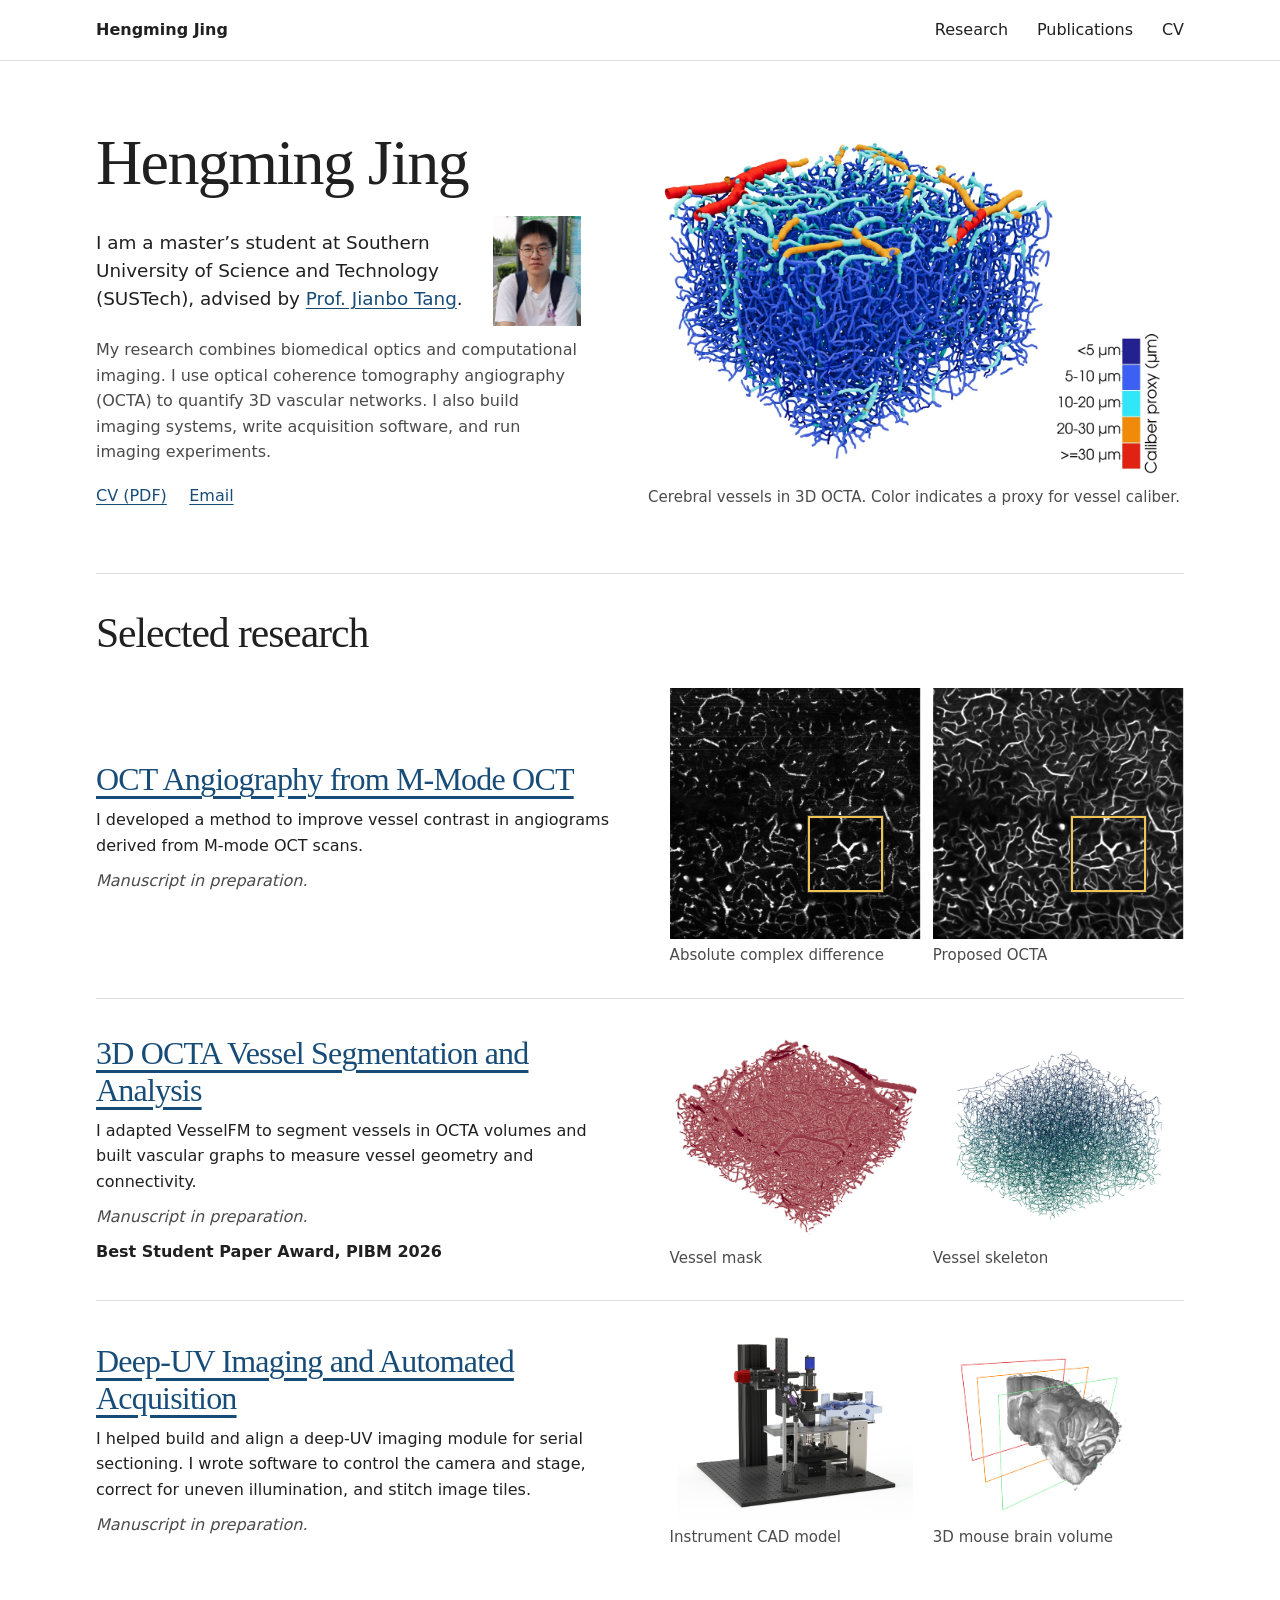
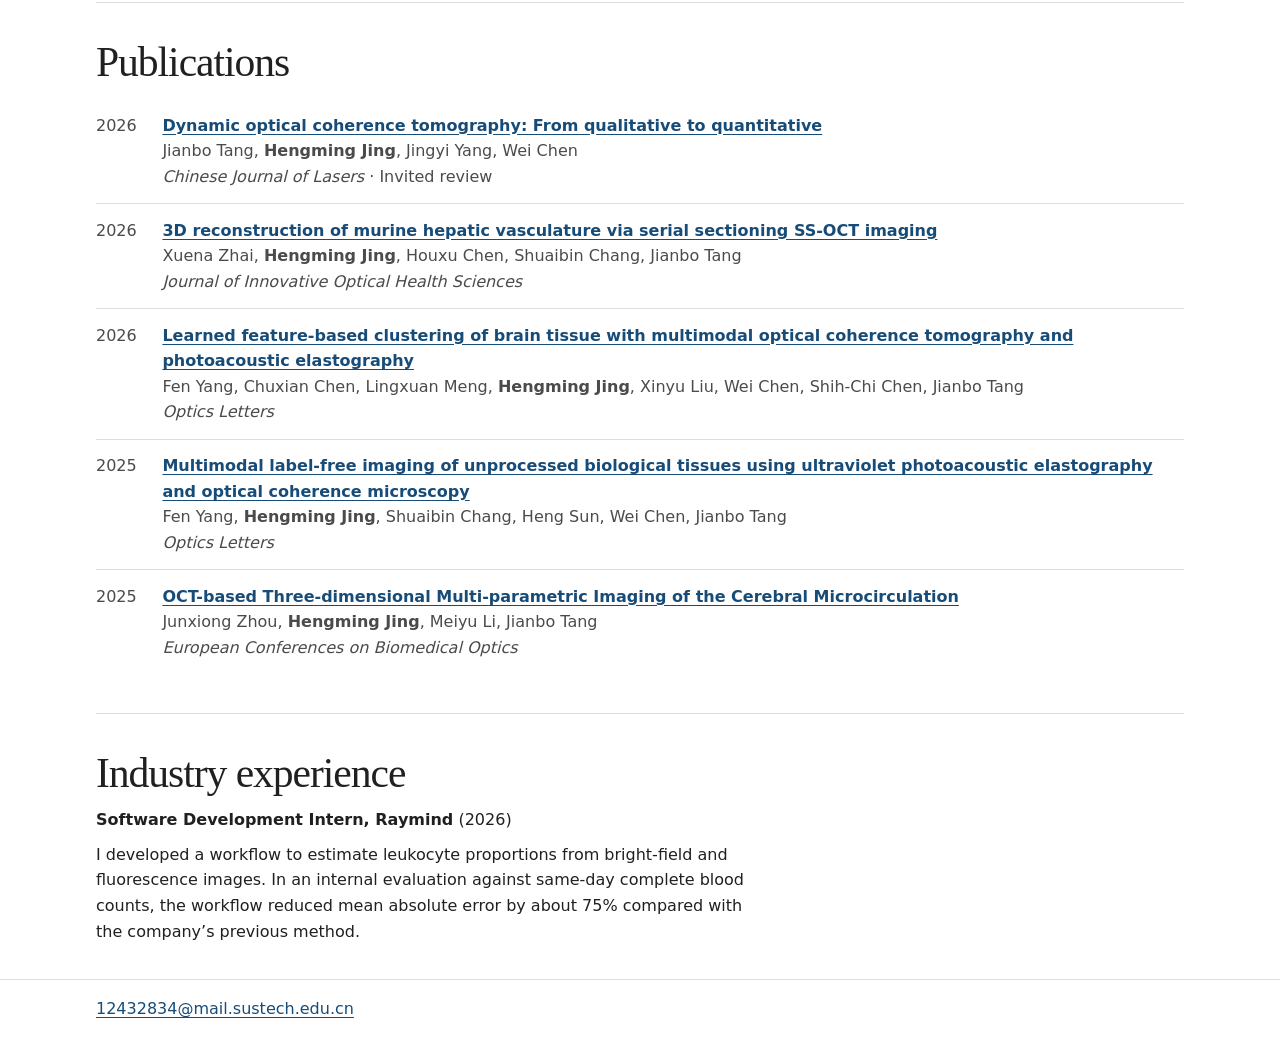
==== index.html @ 7dafb22a "Publish complete academic portfolio preview" ====
<!doctype html>
<html lang="en">
<head>
  <meta charset="utf-8">
  <meta name="robots" content="noindex, nofollow">
  <meta name="viewport" content="width=device-width, initial-scale=1">
  <meta name="description" content="Hengming Jing's research at SUSTech on OCT angiography, 3D vascular analysis, and deep-UV microscopy.">
  <title>Hengming Jing | Optical and Computational Imaging</title>
  <link rel="stylesheet" href="style.css">
</head>
<body>
  <a class="skip-link" href="#main">Skip to content</a>
  <header class="site-header">
    <nav class="shell top-nav" aria-label="Main navigation">
      <a class="wordmark" href="index.html">Hengming Jing</a>
      <div class="nav-links">
        <a href="#research">Research</a>
        <a href="#publications">Publications</a>
        <a href="assets/Hengming_Jing_CV.pdf">CV</a>
      </div>
    </nav>
  </header>

  <main id="main" class="shell">
    <section class="hero" aria-labelledby="profile-title">
      <div class="hero-copy">
        <h1 id="profile-title">Hengming Jing</h1>
        <div class="profile-intro">
          <p class="lead">I am a master’s student at Southern University of Science and Technology (SUSTech), advised by <a href="https://www.sustech.edu.cn/en/faculties/tangjianbo.html">Prof. Jianbo Tang</a>.</p>
          <img class="portrait" src="assets/hengming-jing-portrait.webp" width="720" height="900" alt="Portrait of Hengming Jing">
        </div>
        <p class="bio">My research combines biomedical optics and computational imaging. I use optical coherence tomography angiography (OCTA) to quantify 3D vascular networks. I also build imaging systems, write acquisition software, and run imaging experiments.</p>
        <div class="actions">
          <a href="assets/Hengming_Jing_CV.pdf">CV (PDF)</a>
          <a href="mailto:12432834@mail.sustech.edu.cn">Email</a>
        </div>
      </div>

      <figure class="hero-figure">
        <a class="image-link" href="projects/octa-vessels.html" aria-label="Explore the 3D OCTA vessel analysis project">
          <img src="assets/vascular-network-upright.webp" width="1380" height="916" fetchpriority="high" alt="3D OCTA rendering of cerebral vessels, with larger vessels above finer branches.">
        </a>
        <figcaption>Cerebral vessels in 3D OCTA. Color indicates a proxy for vessel caliber.</figcaption>
      </figure>
    </section>

    <section id="research" class="section" aria-labelledby="research-title">
      <h2 id="research-title">Selected research</h2>

      <article class="project-row">
        <div class="project-copy">
          <h3><a href="projects/mmode-octa.html">OCT Angiography from M-Mode OCT</a></h3>
          <p>I developed a method to improve vessel contrast in angiograms derived from M-mode OCT scans.</p>
          <p class="project-status">Manuscript in preparation.</p>
        </div>
        <div class="preview-pair" role="group" aria-label="Two OCT angiograms from the same M-mode data">
          <figure>
            <a class="roi-field" href="projects/mmode-octa.html#comparison" aria-label="See the enlarged region in the baseline angiogram">
              <img src="assets/mmode-analytical.webp" width="640" height="640" loading="lazy" alt="Baseline angiogram computed by absolute complex difference.">
            </a>
            <figcaption>Absolute complex difference</figcaption>
          </figure>
          <figure>
            <a class="roi-field" href="projects/mmode-octa.html#comparison" aria-label="See the enlarged region in the proposed angiogram">
              <img src="assets/mmode-updated.webp" width="640" height="640" loading="lazy" alt="Proposed angiogram of the same field, showing fine vessel branches.">
            </a>
            <figcaption>Proposed OCTA</figcaption>
          </figure>
        </div>
      </article>

      <article class="project-row">
        <div class="project-copy">
          <h3><a href="projects/octa-vessels.html">3D OCTA Vessel Segmentation and Analysis</a></h3>
          <p>I adapted VesselFM to segment vessels in OCTA volumes and built vascular graphs to measure vessel geometry and connectivity.</p>
          <p class="project-status">Manuscript in preparation.</p>
          <p class="award">Best Student Paper Award, PIBM 2026</p>
        </div>
        <div class="preview-pair preview-pair--vessels" role="group" aria-label="Vessel mask and extracted skeleton">
          <figure>
            <img src="assets/octa-mask.webp" width="583" height="479" loading="lazy" alt="Maroon segmented vessels rendered as a volume.">
            <figcaption>Vessel mask</figcaption>
          </figure>
          <figure>
            <img src="assets/octa-skeleton.webp" width="600" height="600" loading="lazy" alt="Thin vessel centerlines extracted from the segmentation.">
            <figcaption>Vessel skeleton</figcaption>
          </figure>
        </div>
      </article>

      <article class="project-row">
        <div class="project-copy">
          <h3><a href="projects/deep-uv.html">Deep-UV Imaging and Automated Acquisition</a></h3>
          <p>I helped build and align a deep-UV imaging module for serial sectioning. I wrote software to control the camera and stage, correct for uneven illumination, and stitch image tiles.</p>
          <p class="project-status">Manuscript in preparation.</p>
        </div>
        <div class="preview-pair preview-pair--uv" role="group" aria-label="Deep-UV instrument and mouse brain volume">
          <figure>
            <a class="image-link" href="projects/deep-uv.html#instrument" aria-label="See the deep-UV instrument">
              <img src="assets/deep-uv-cad.webp" width="1350" height="1080" loading="lazy" alt="CAD rendering of the deep-UV imaging and serial-sectioning instrument.">
            </a>
            <figcaption>Instrument CAD model</figcaption>
          </figure>
          <figure>
            <a class="image-link" href="projects/deep-uv.html#volume" aria-label="See the mouse brain volume">
              <img src="assets/deep-uv-volume.png" width="1233" height="881" loading="lazy" alt="Mouse brain volume from serial deep-UV images, with three section planes outlined.">
            </a>
            <figcaption>3D mouse brain volume</figcaption>
          </figure>
        </div>
      </article>

    </section>

    <section id="publications" class="section publications" aria-labelledby="publications-title">
      <h2 id="publications-title">Publications</h2>
      <ol class="publication-list">
        <li>
          <time datetime="2026">2026</time>
          <div>
            <a href="https://doi.org/10.3788/CJL251544">Dynamic optical coherence tomography: From qualitative to quantitative</a>
            <p>Jianbo Tang, <strong>Hengming Jing</strong>, Jingyi Yang, Wei Chen</p>
            <p><cite>Chinese Journal of Lasers</cite> · Invited review</p>
          </div>
        </li>
        <li>
          <time datetime="2026">2026</time>
          <div>
            <a href="https://doi.org/10.1142/S1793545826500069">3D reconstruction of murine hepatic vasculature via serial sectioning SS-OCT imaging</a>
            <p>Xuena Zhai, <strong>Hengming Jing</strong>, Houxu Chen, Shuaibin Chang, Jianbo Tang</p>
            <p><cite>Journal of Innovative Optical Health Sciences</cite></p>
          </div>
        </li>
        <li>
          <time datetime="2026">2026</time>
          <div>
            <a href="https://opg.optica.org/ol/abstract.cfm?uri=ol-51-3-796">Learned feature-based clustering of brain tissue with multimodal optical coherence tomography and photoacoustic elastography</a>
            <p>Fen Yang, Chuxian Chen, Lingxuan Meng, <strong>Hengming Jing</strong>, Xinyu Liu, Wei Chen, Shih-Chi Chen, Jianbo Tang</p>
            <p><cite>Optics Letters</cite></p>
          </div>
        </li>
        <li>
          <time datetime="2025">2025</time>
          <div>
            <a href="https://opg.optica.org/ol/abstract.cfm?uri=ol-50-16-5010">Multimodal label-free imaging of unprocessed biological tissues using ultraviolet photoacoustic elastography and optical coherence microscopy</a>
            <p>Fen Yang, <strong>Hengming Jing</strong>, Shuaibin Chang, Heng Sun, Wei Chen, Jianbo Tang</p>
            <p><cite>Optics Letters</cite></p>
          </div>
        </li>
        <li>
          <time datetime="2025">2025</time>
          <div>
            <a href="https://opg.optica.org/abstract.cfm?uri=ecbo-2025-M1C.2">OCT-based Three-dimensional Multi-parametric Imaging of the Cerebral Microcirculation</a>
            <p>Junxiong Zhou, <strong>Hengming Jing</strong>, Meiyu Li, Jianbo Tang</p>
            <p><cite>European Conferences on Biomedical Optics</cite></p>
          </div>
        </li>
      </ol>
    </section>

    <section id="experience" class="section experience" aria-labelledby="experience-title">
      <h2 id="experience-title">Industry experience</h2>
      <p><strong>Software Development Intern, Raymind</strong> (2026)</p>
      <p>I developed a workflow to estimate leukocyte proportions from bright-field and fluorescence images. In an internal evaluation against same-day complete blood counts, the workflow reduced mean absolute error by about 75% compared with the company’s previous method.</p>
    </section>
  </main>

  <footer class="site-footer">
    <div class="shell">
      <a href="mailto:12432834@mail.sustech.edu.cn">12432834@mail.sustech.edu.cn</a>
    </div>
  </footer>
</body>
</html>
---- style.css ----
:root {
  color-scheme: light;
  --ink: #202020;
  --muted: #4b4b4b;
  --link: #184c78;
  --line: #dedede;
}

* { box-sizing: border-box; }

body {
  margin: 0;
  color: var(--ink);
  background: #fff;
  font: 1rem/1.6 "Segoe UI", system-ui, sans-serif;
}

a { color: var(--link); text-underline-offset: .18em; }
a:hover { text-decoration-thickness: .12em; }
a:focus-visible { outline: 2px solid var(--link); outline-offset: 4px; }

h1, h2, h3 {
  margin: 0;
  font-family: Georgia, "Times New Roman", serif;
  font-weight: 400;
  line-height: 1.16;
  letter-spacing: -.025em;
}

p, figure { margin: 0; }
img, video { display: block; width: 100%; height: auto; }
figcaption { margin-top: .4rem; color: var(--muted); font-size: .94rem; line-height: 1.45; }

.shell { width: min(calc(100% - 3rem), 68rem); margin-inline: auto; }

.skip-link {
  position: absolute;
  z-index: 1;
  inset: .5rem auto auto .5rem;
  transform: translateY(-150%);
  padding: .5rem .8rem;
  background: #fff;
}
.skip-link:focus { transform: none; }

.site-header { border-bottom: 1px solid var(--line); }
.top-nav {
  min-height: 3.75rem;
  display: flex;
  justify-content: space-between;
  align-items: center;
  gap: .65rem;
}
.wordmark { color: var(--ink); font-weight: 650; text-decoration: none; white-space: nowrap; }
.nav-links { display: flex; gap: clamp(.75rem, 3vw, 1.8rem); }
.nav-links a { color: var(--ink); text-decoration: none; }
.nav-links a:hover, .wordmark:hover { text-decoration: underline; }

.hero {
  display: grid;
  grid-template-columns: minmax(0, .95fr) minmax(0, 1.05fr);
  align-items: center;
  gap: clamp(1.5rem, 5.6vw, 4.2rem);
  padding-block: clamp(2.5rem, 5vw, 4rem);
}
.hero h1 { margin-bottom: 1rem; font-size: clamp(2.65rem, 5vw, 4rem); }
.profile-intro {
  display: grid;
  grid-template-columns: minmax(0, 1fr) auto;
  align-items: center;
  gap: 1rem;
}
.portrait {
  width: clamp(4.1rem, 8vw, 5.5rem);
}
.lead { font-size: 1.15rem; line-height: 1.53; }
.bio { margin-top: .7rem; color: var(--muted); }
.actions { display: flex; flex-wrap: wrap; gap: 1.4rem; margin-top: 1.1rem; }
.image-link, .roi-field { display: block; }
.roi-field { position: relative; }
.roi-field::after {
  content: "";
  position: absolute;
  box-sizing: border-box;
  left: 55%;
  top: 51.25%;
  width: 30%;
  height: 30%;
  border: 2px solid #efc454;
  box-shadow: 0 0 0 1px #333;
  pointer-events: none;
}
.roi-inset {
  display: block;
  width: 66%;
  height: auto;
  margin: .55rem auto 0;
  border: 2px solid #efc454;
}

.section { padding-block: 2.2rem 1.45rem; border-top: 1px solid var(--line); }
.section h2 { font-size: clamp(1.95rem, 3.7vw, 2.6rem); }

.project-row {
  display: grid;
  grid-template-columns: minmax(0, 1fr) minmax(0, 1fr);
  align-items: center;
  gap: clamp(1.4rem, 5vw, 3.7rem);
  padding-block: 1.9rem;
  border-bottom: 1px solid var(--line);
}
.project-row:last-child { border-bottom: 0; }
.project-row h3 { margin-bottom: .55rem; font-size: clamp(1.45rem, 2.8vw, 2rem); }
.project-copy > p { max-width: 58ch; }
.project-status { margin-top: .6rem; color: var(--muted); font-style: italic; }
.award { margin-top: .55rem; font-weight: 650; }

.preview-pair, .figure-grid {
  display: grid;
  gap: .75rem;
}
.preview-pair, .figure-grid--two { grid-template-columns: repeat(2, minmax(0, 1fr)); }
.preview-pair img { aspect-ratio: 1; object-fit: contain; }
.preview-pair--vessels img { aspect-ratio: 1.18; }
.preview-pair--uv img { aspect-ratio: 4 / 3; }

.publications { padding-bottom: 2.4rem; }
.publication-list { list-style: none; margin: .8rem 0 0; padding: 0; }
.publication-list li {
  display: grid;
  grid-template-columns: 3.5rem minmax(0, 1fr);
  gap: .65rem;
  padding-block: .85rem;
  border-bottom: 1px solid var(--line);
}
.publication-list li:last-child { border-bottom: 0; }
.publication-list time, .publication-list p { color: var(--muted); }
.publication-list a { font-weight: 600; }
.experience { padding-bottom: 2.2rem; }
.experience p { margin-top: .6rem; max-width: 65ch; }

.project-page { width: min(calc(100% - 3rem), 59rem); }
.project-intro { padding-block: 1.6rem 1.8rem; }
.project-intro h1 { margin-block: 1rem .75rem; font-size: clamp(2.2rem, 5vw, 3.75rem); }
.project-intro .lead, .detail-section > p { max-width: 68ch; }
.detail-section { padding-block: 1.7rem; border-top: 1px solid var(--line); }
.detail-section h2 { margin-bottom: .85rem; font-size: clamp(1.5rem, 3.1vw, 2.15rem); }
.figure-grid { margin-bottom: .85rem; }
.figure-grid--four { grid-template-columns: repeat(4, minmax(0, 1fr)); }
.figure-grid img { aspect-ratio: 1; object-fit: contain; }
.octa-comparison figure { display: flex; flex-direction: column; }
.octa-comparison figcaption { margin: 0 0 .4rem; }
.octa-comparison .roi-field { margin-top: auto; }
.uv-gallery img { aspect-ratio: 5 / 4; }
.uv-detail { max-width: 36rem; }
.histology-comparison img { aspect-ratio: auto; }
.video-figure { max-width: 52rem; }
.video-figure video { background: #111; }
.video-figure figcaption { margin-top: .6rem; }
.related-link { margin-top: .9rem; }

.site-footer { border-top: 1px solid var(--line); padding-block: 1rem 1.35rem; }

@media (max-width: 43rem) {
  .shell, .project-page { width: calc(100% - 2rem); }
  .hero, .project-row { grid-template-columns: minmax(0, 1fr); }
  .hero { padding-block: 1.9rem; }
  .project-row { padding-block: 1.5rem; }
  .section { padding-top: 1.55rem; }
  .figure-grid--four { grid-template-columns: repeat(2, minmax(0, 1fr)); }
  .publication-list li { grid-template-columns: 2.55rem minmax(0, 1fr); }
}

@media (max-width: 23rem) {
  .top-nav { font-size: .88rem; }
  .nav-links { gap: .65rem; }
  .hero h1 { font-size: 2.45rem; }
  .profile-intro { gap: .75rem; }
}
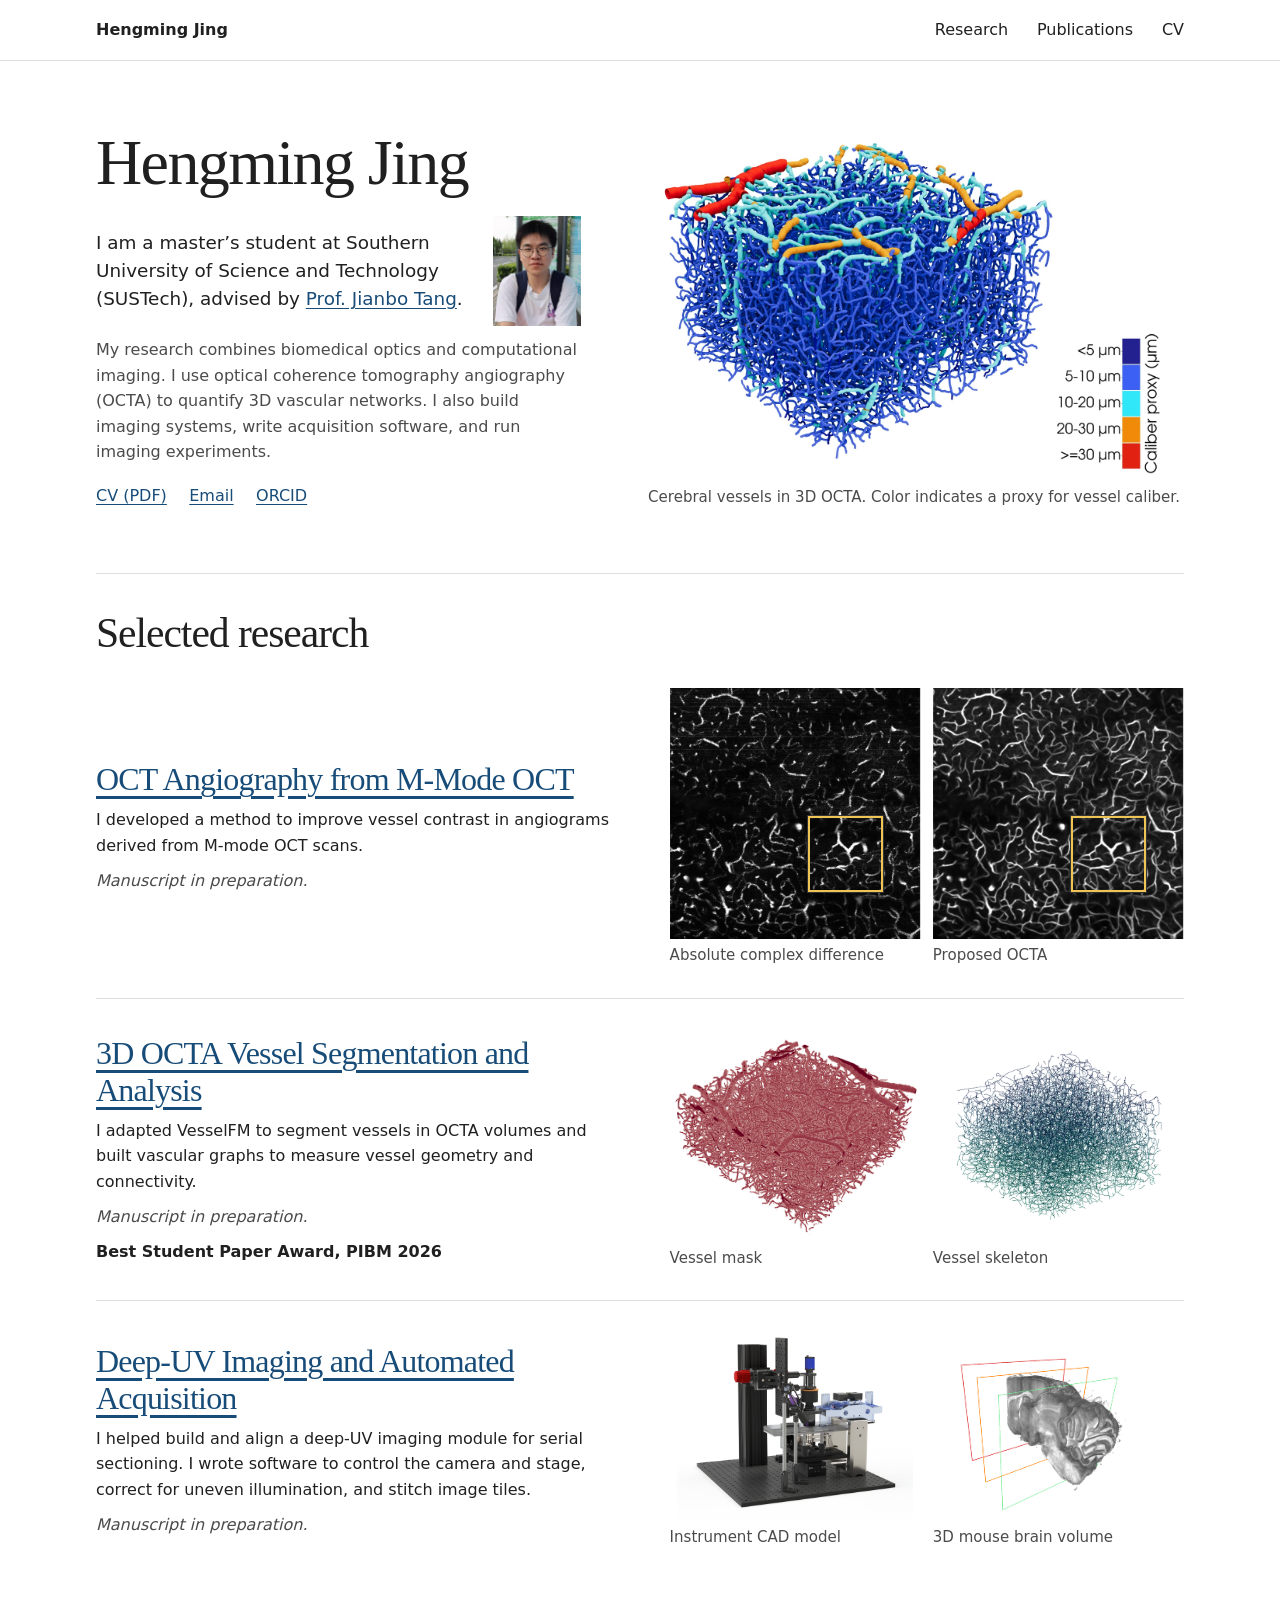
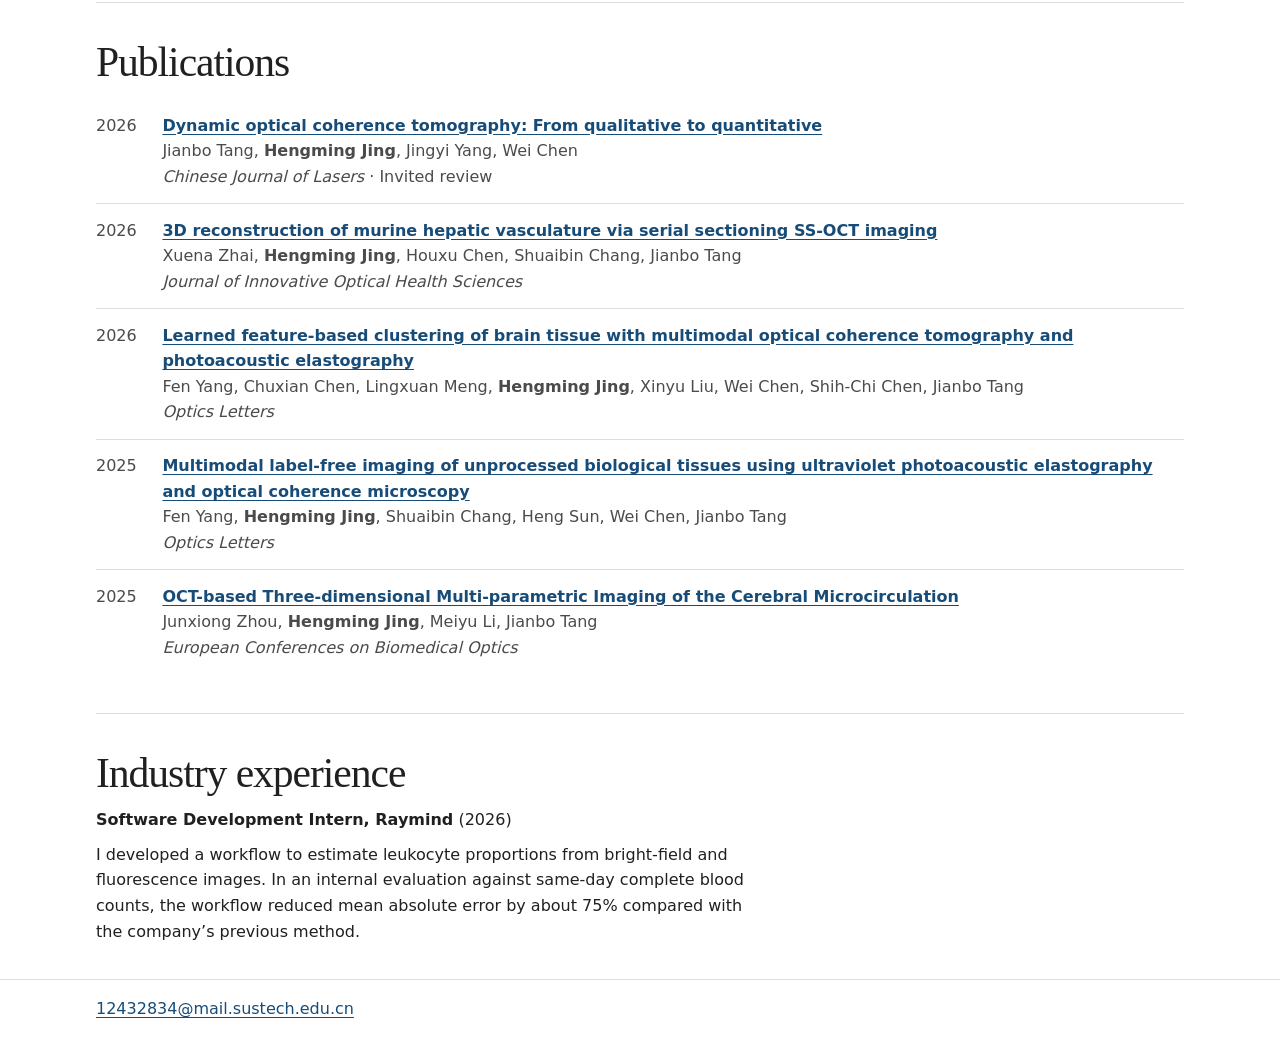
==== commit 9b9f10d5: "Add ORCID link to homepage" ====
--- a/index.html
+++ b/index.html
@@ -33,6 +33,7 @@
         <div class="actions">
           <a href="assets/Hengming_Jing_CV.pdf">CV (PDF)</a>
           <a href="mailto:12432834@mail.sustech.edu.cn">Email</a>
+          <a href="https://orcid.org/0009-0000-3349-6442" rel="me">ORCID</a>
         </div>
       </div>
 
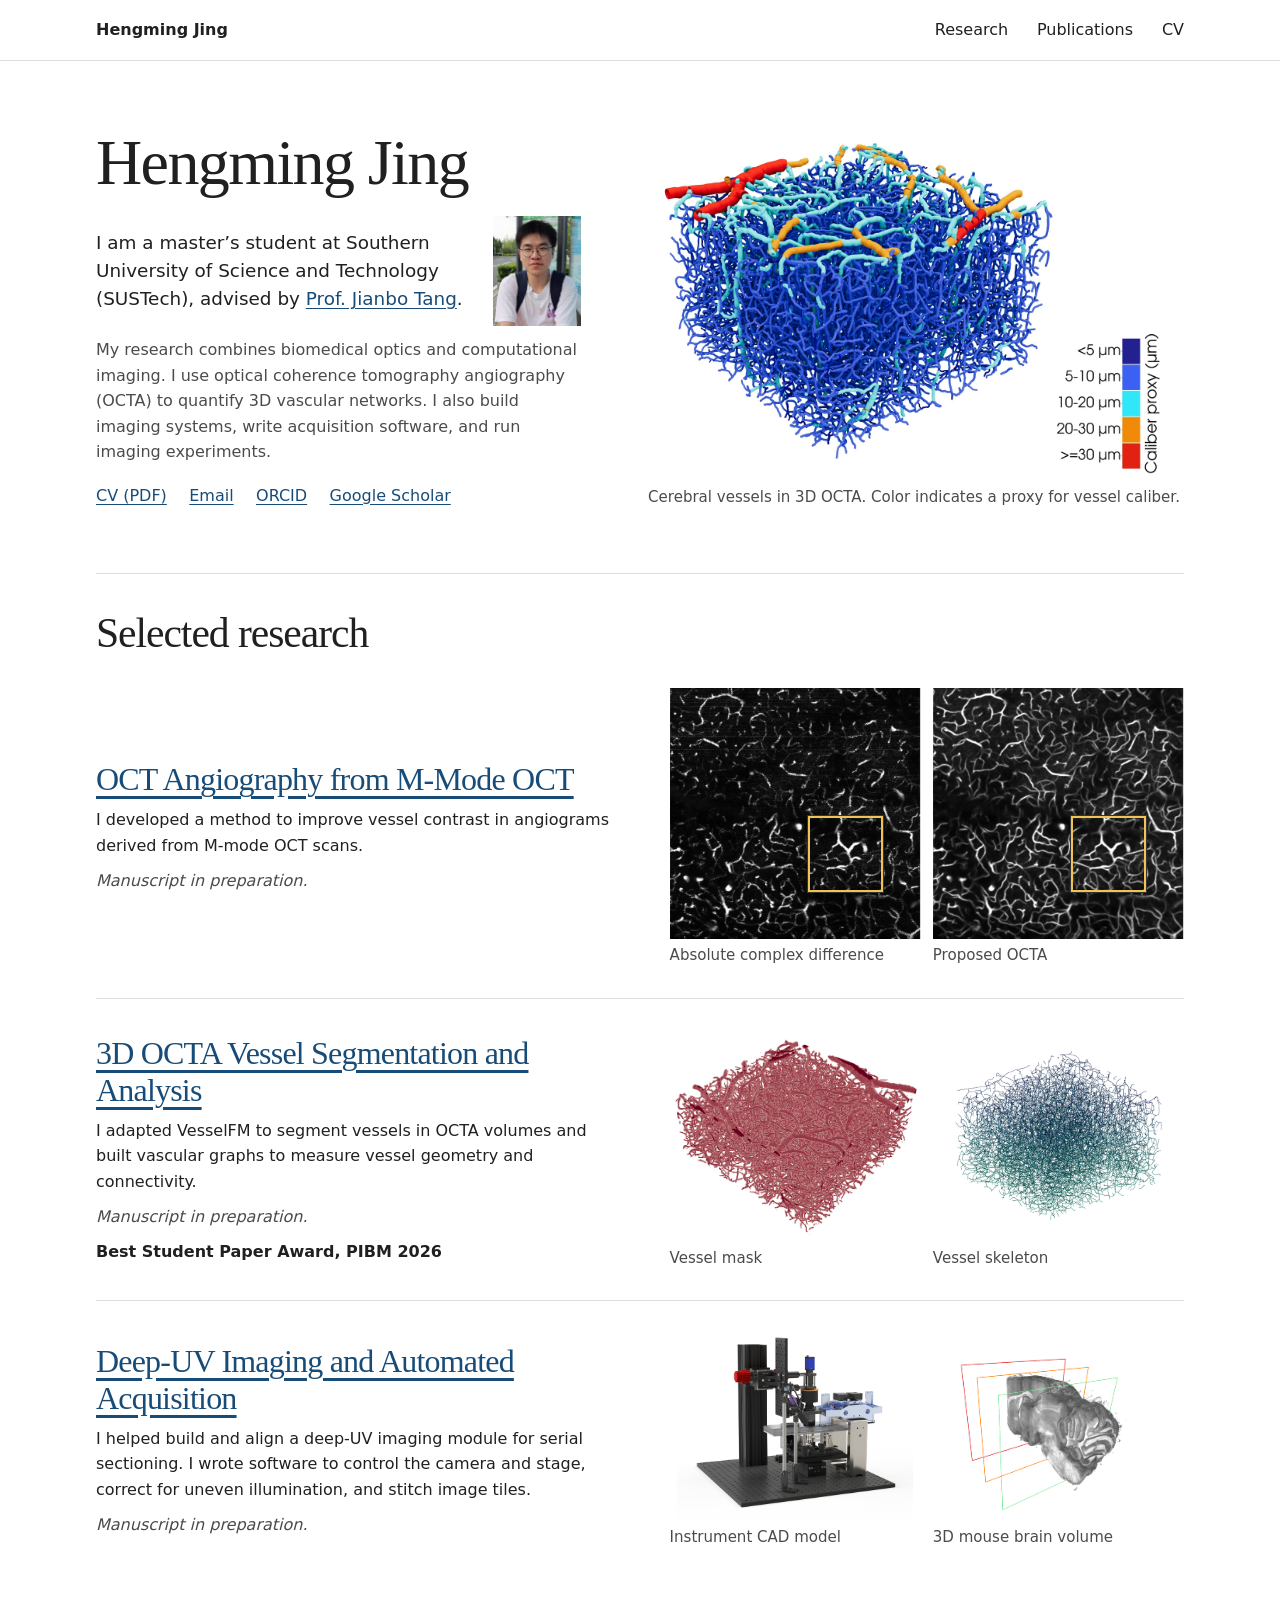
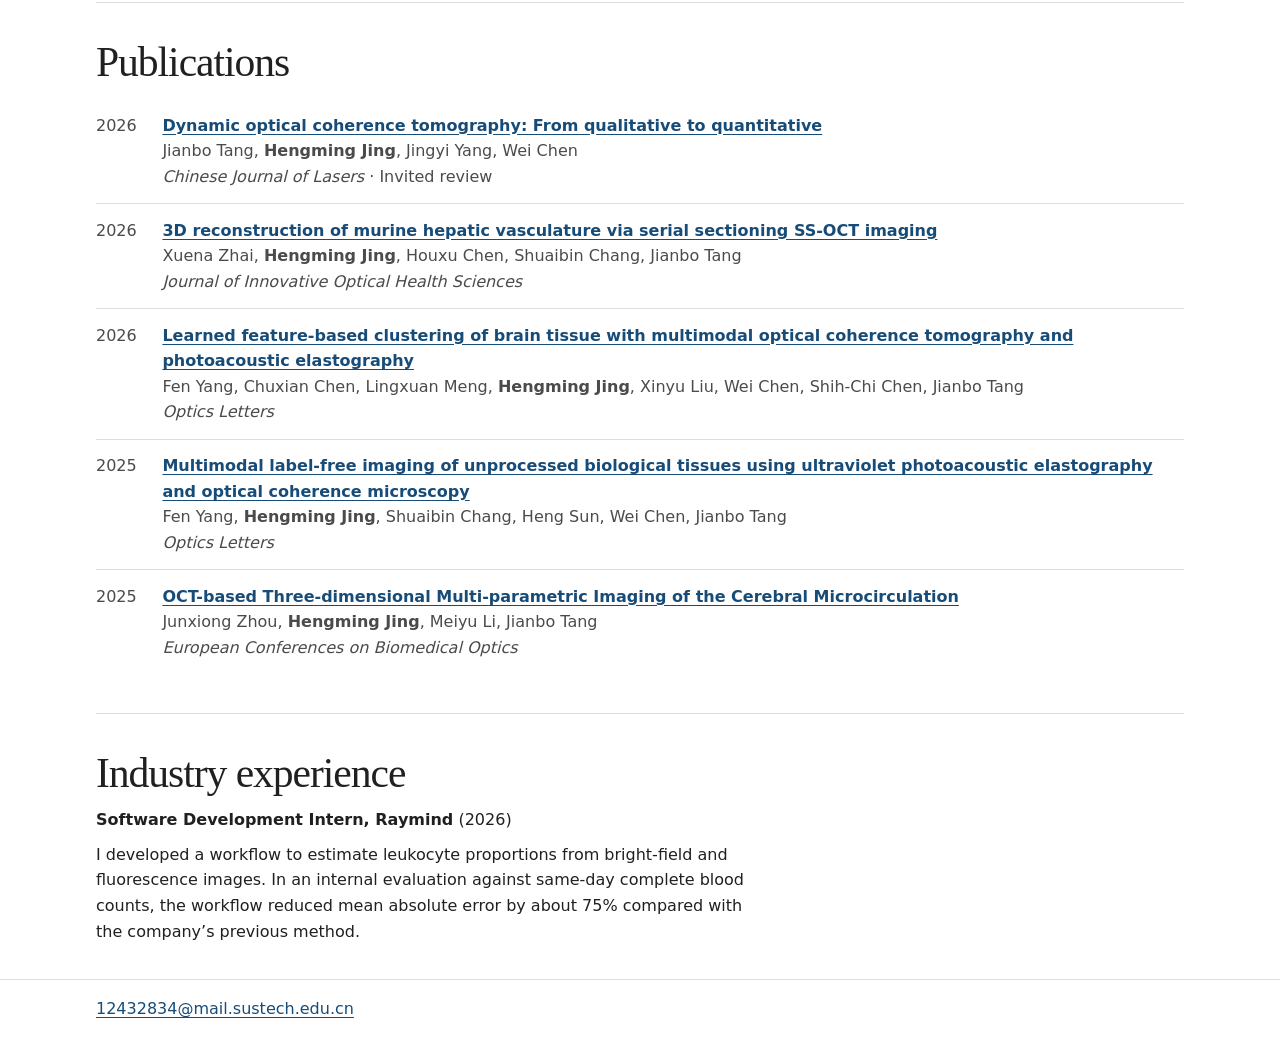
==== commit 0e285305: "Add Google Scholar link to homepage" ====
--- a/index.html
+++ b/index.html
@@ -34,6 +34,7 @@
           <a href="assets/Hengming_Jing_CV.pdf">CV (PDF)</a>
           <a href="mailto:12432834@mail.sustech.edu.cn">Email</a>
           <a href="https://orcid.org/0009-0000-3349-6442" rel="me">ORCID</a>
+          <a href="https://scholar.google.com/citations?user=UTD3N0gAAAAJ&amp;hl=en" rel="me">Google Scholar</a>
         </div>
       </div>
 
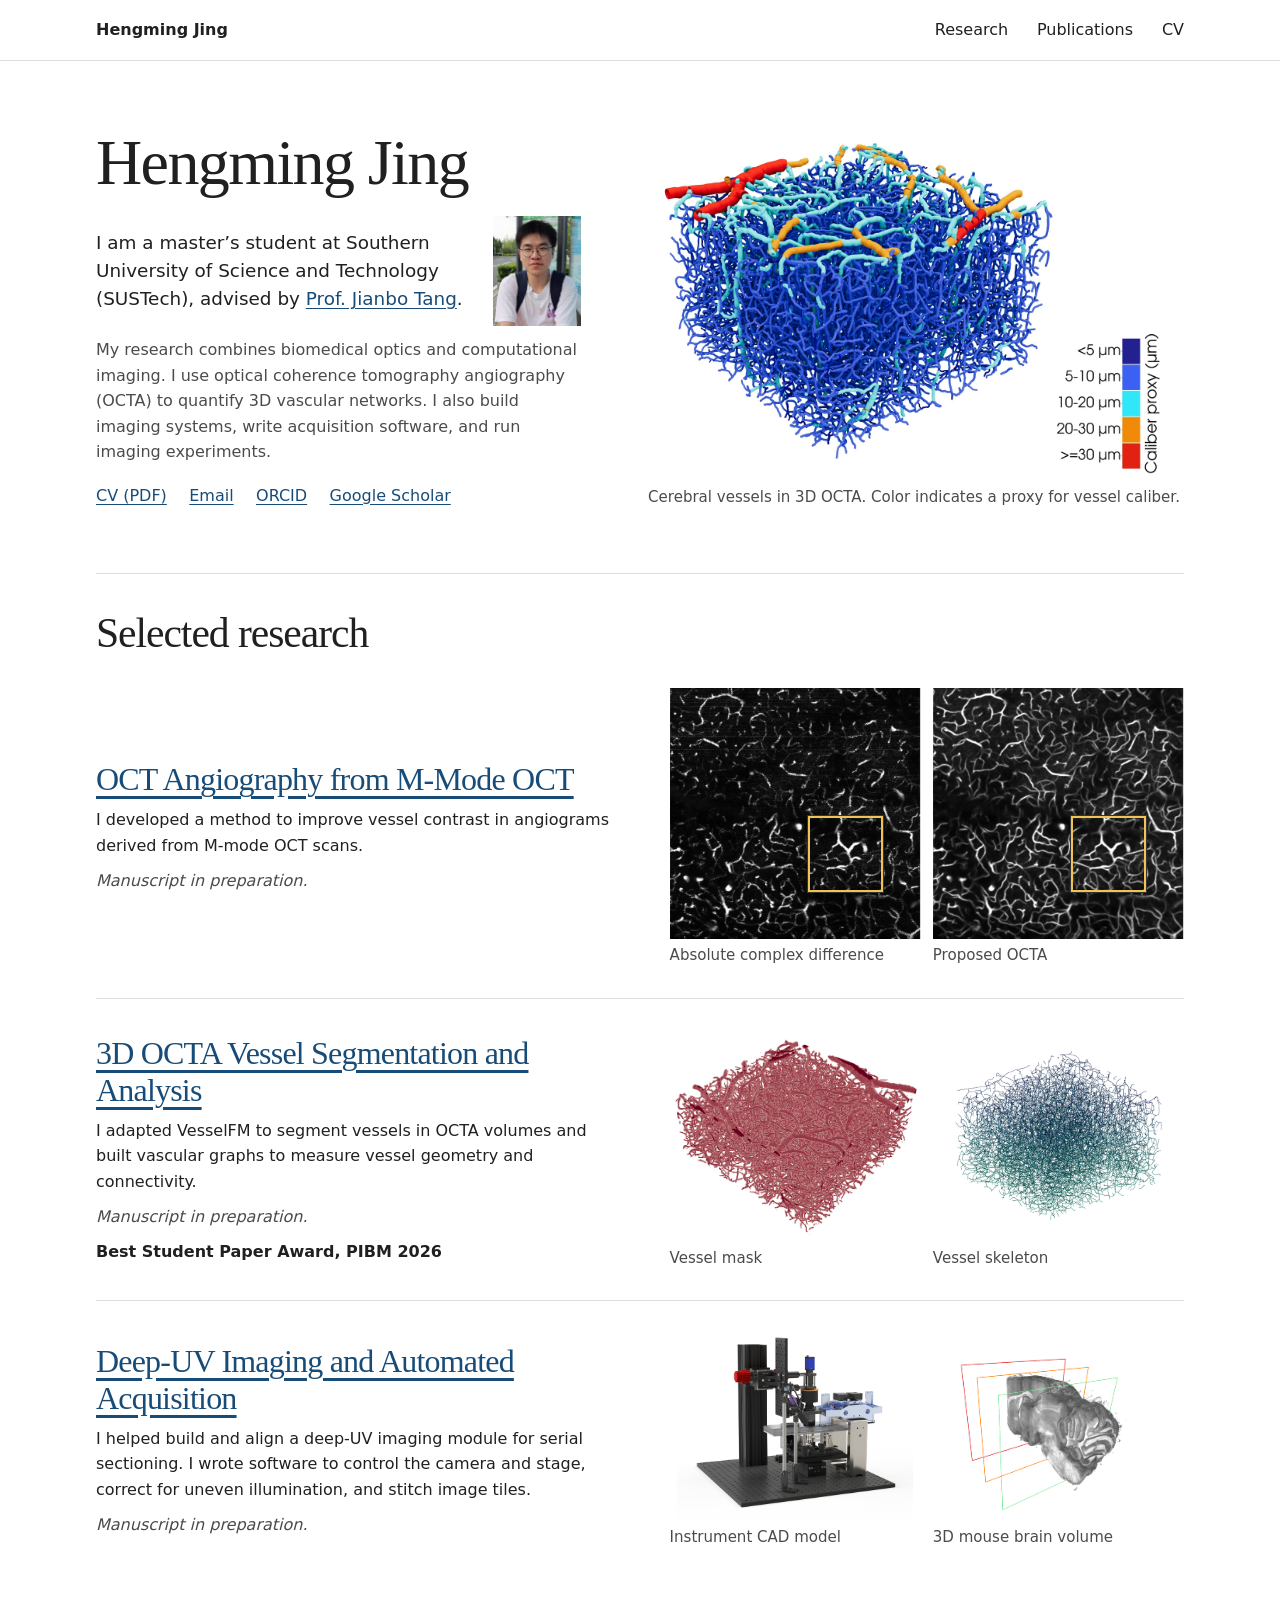
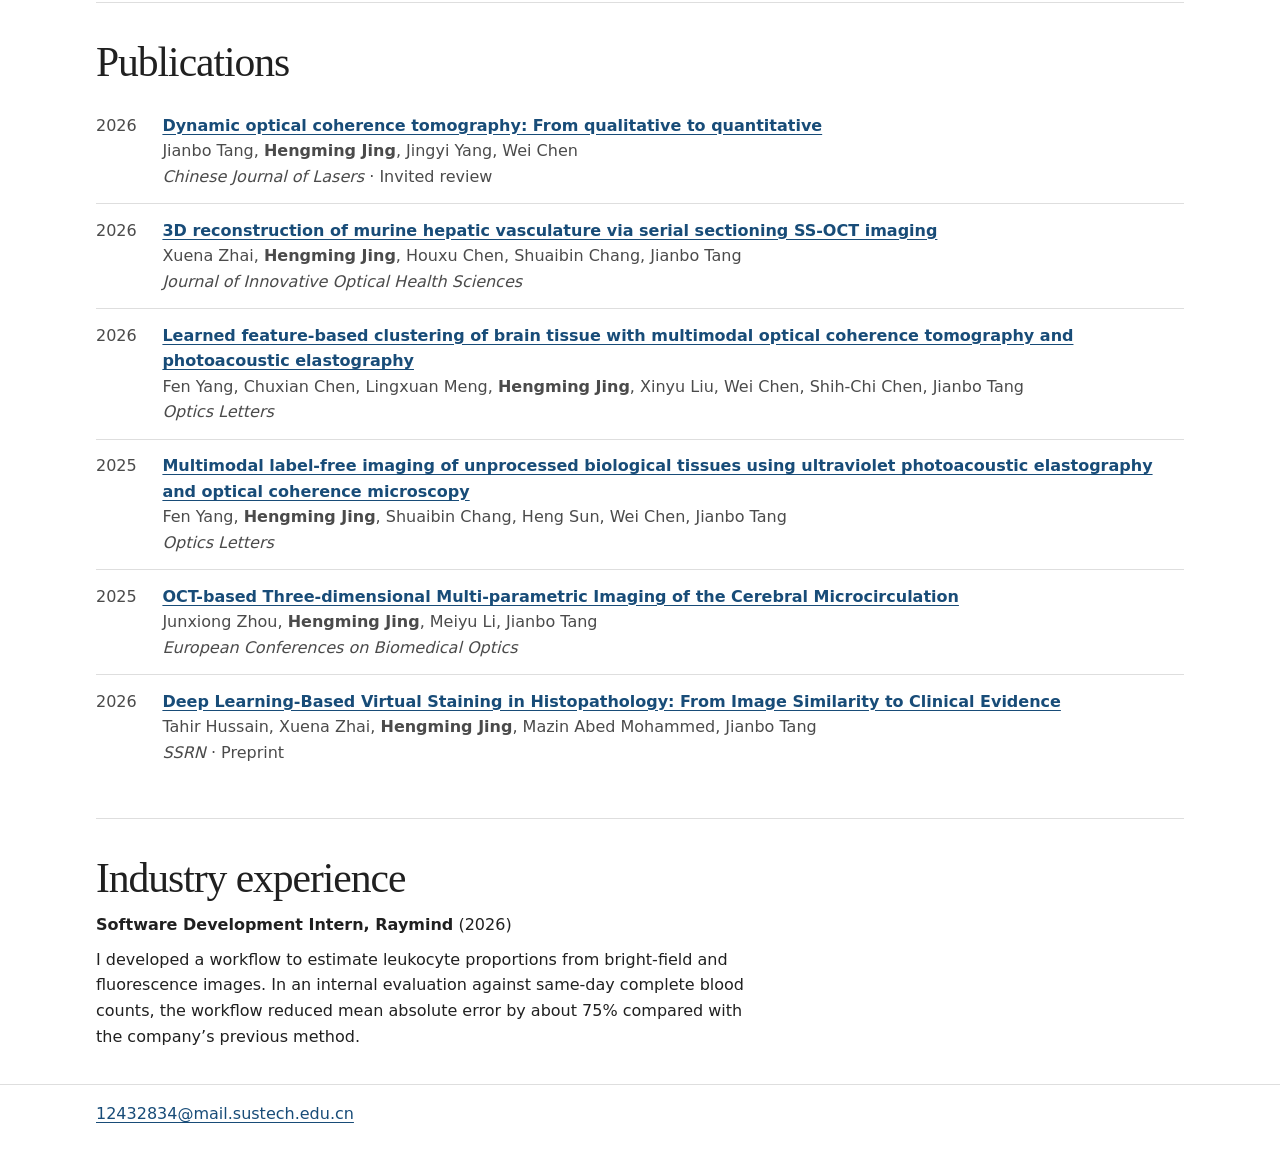
==== commit 9eca770d: "Add SSRN virtual staining preprint" ====
--- a/index.html
+++ b/index.html
@@ -157,6 +157,14 @@
             <p><cite>European Conferences on Biomedical Optics</cite></p>
           </div>
         </li>
+        <li>
+          <time datetime="2026">2026</time>
+          <div>
+            <a href="https://doi.org/10.2139/ssrn.7643703">Deep Learning-Based Virtual Staining in Histopathology: From Image Similarity to Clinical Evidence</a>
+            <p>Tahir Hussain, Xuena Zhai, <strong>Hengming Jing</strong>, Mazin Abed Mohammed, Jianbo Tang</p>
+            <p><cite>SSRN</cite> · Preprint</p>
+          </div>
+        </li>
       </ol>
     </section>
 
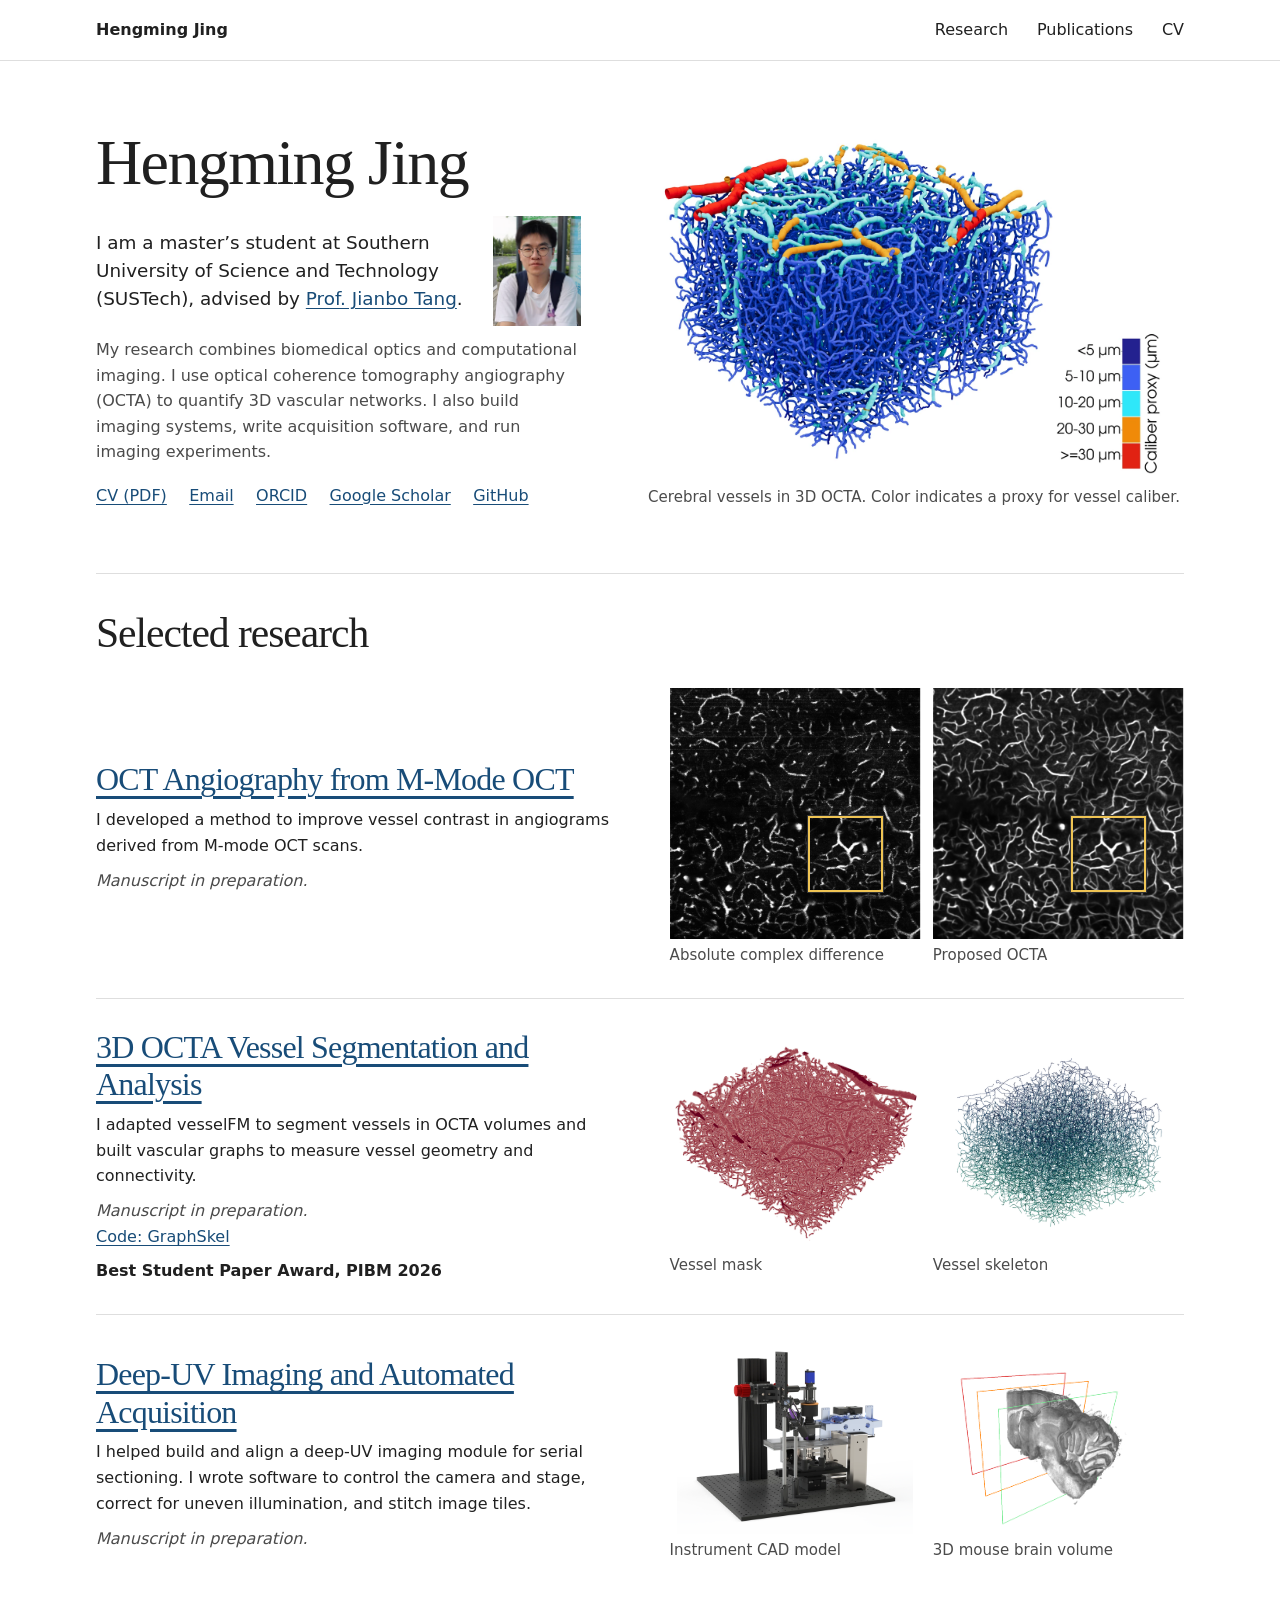
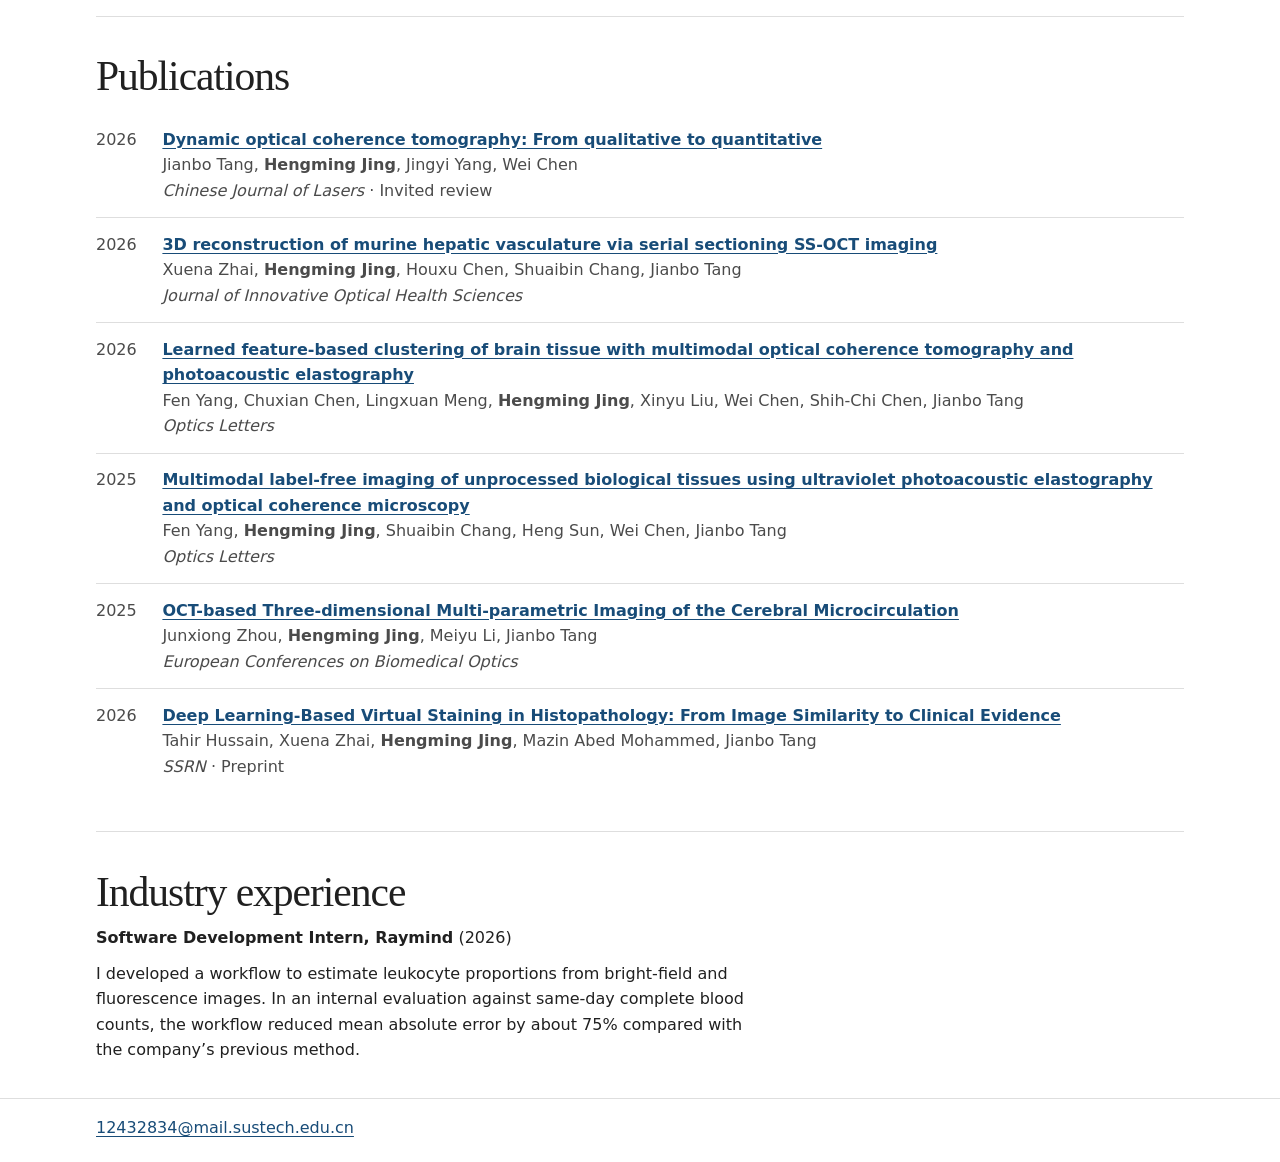
==== commit 6aad11f4: "Add GitHub and GraphSkel links to academic materials" ====
--- a/index.html
+++ b/index.html
@@ -35,6 +35,7 @@
           <a href="mailto:12432834@mail.sustech.edu.cn">Email</a>
           <a href="https://orcid.org/0009-0000-3349-6442" rel="me">ORCID</a>
           <a href="https://scholar.google.com/citations?user=UTD3N0gAAAAJ&amp;hl=en" rel="me">Google Scholar</a>
+          <a href="https://github.com/Sprith-J" rel="me">GitHub</a>
         </div>
       </div>
 
@@ -74,8 +75,9 @@
       <article class="project-row">
         <div class="project-copy">
           <h3><a href="projects/octa-vessels.html">3D OCTA Vessel Segmentation and Analysis</a></h3>
-          <p>I adapted VesselFM to segment vessels in OCTA volumes and built vascular graphs to measure vessel geometry and connectivity.</p>
+          <p>I adapted vesselFM to segment vessels in OCTA volumes and built vascular graphs to measure vessel geometry and connectivity.</p>
           <p class="project-status">Manuscript in preparation.</p>
+          <p><a href="https://github.com/Sprith-J/GraphSkel">Code: GraphSkel</a></p>
           <p class="award">Best Student Paper Award, PIBM 2026</p>
         </div>
         <div class="preview-pair preview-pair--vessels" role="group" aria-label="Vessel mask and extracted skeleton">
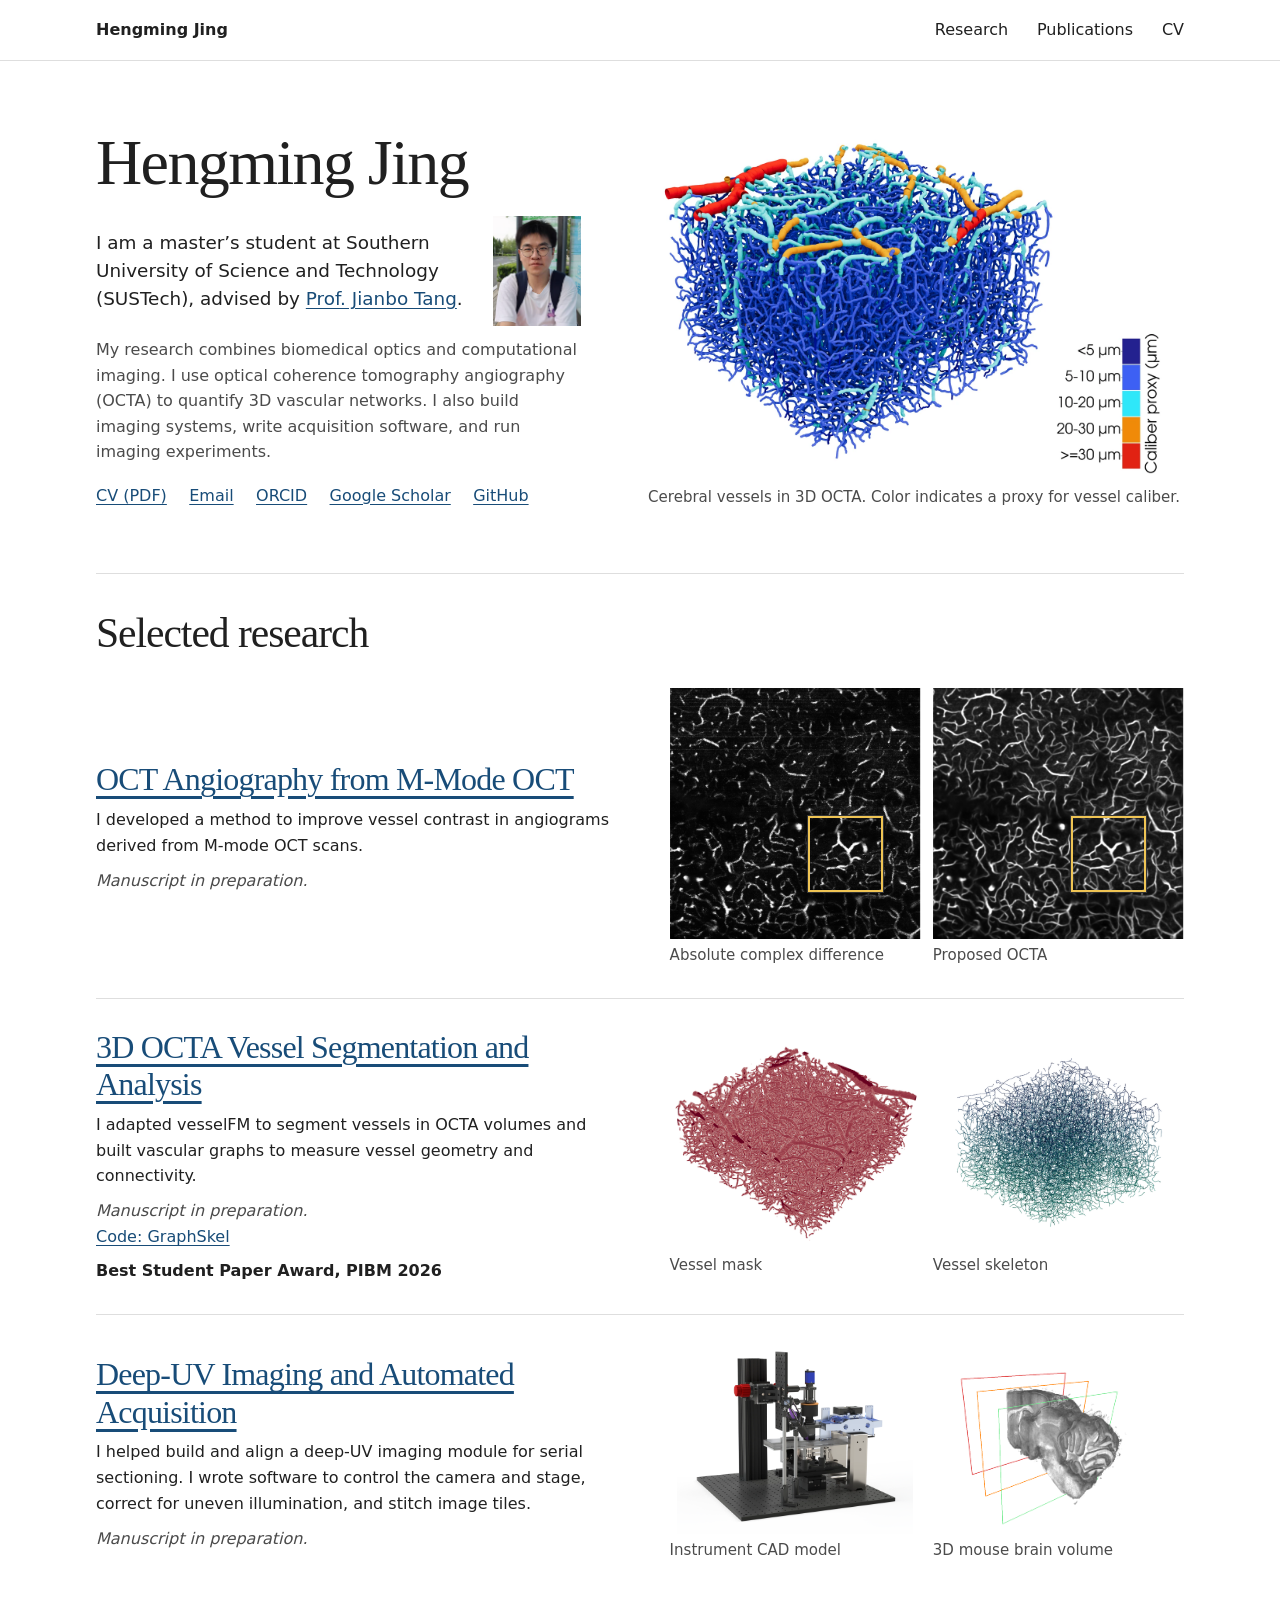
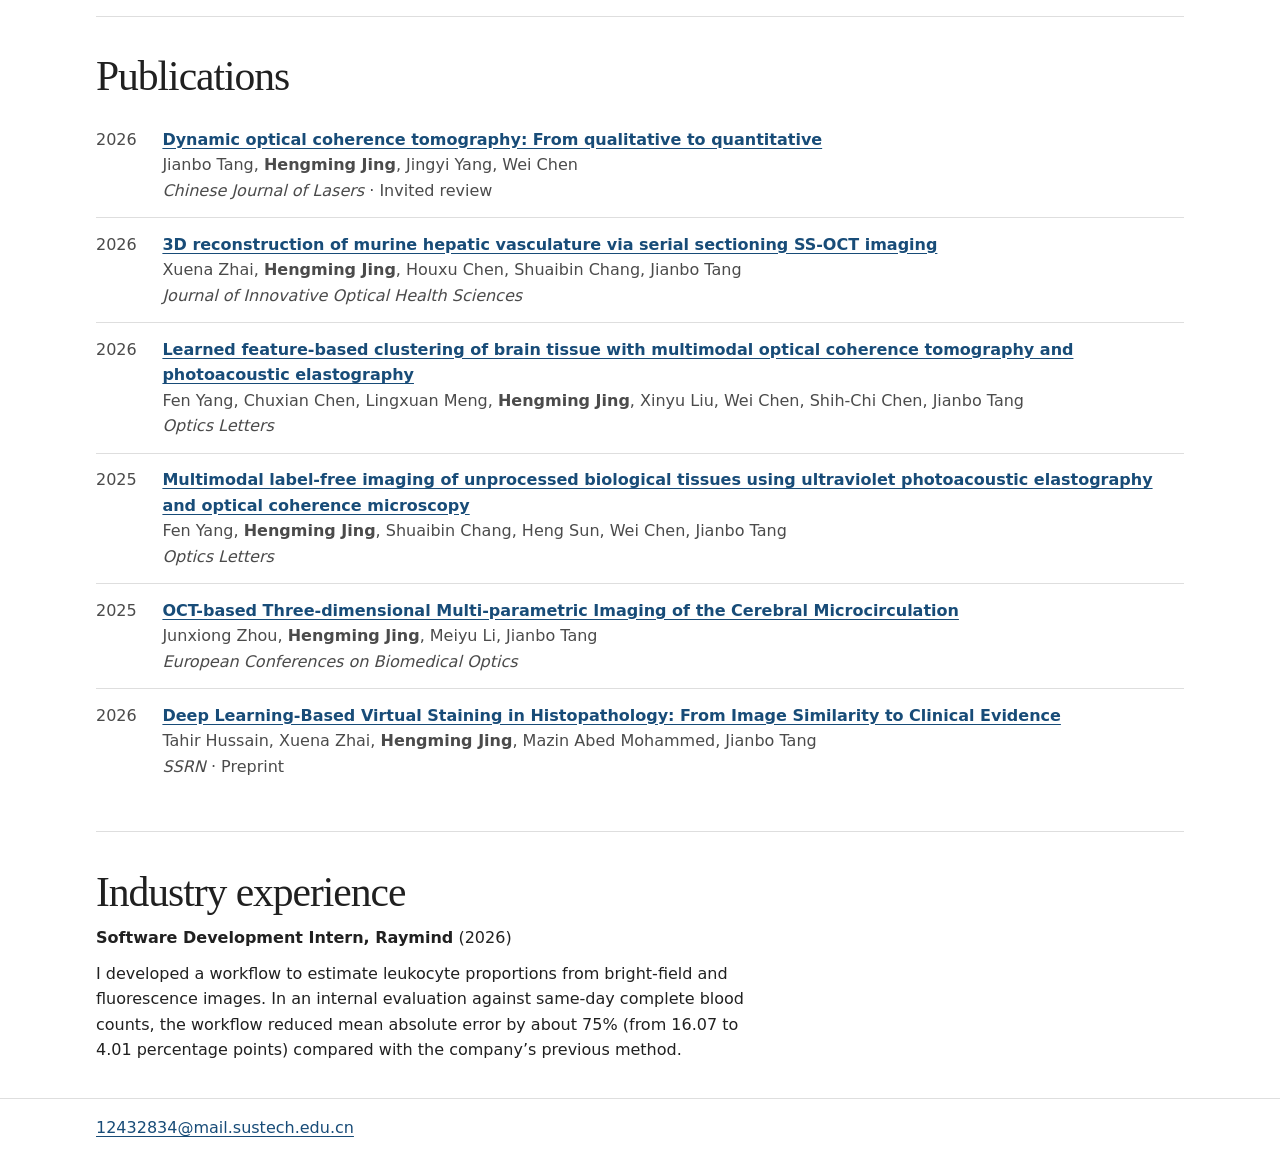
==== commit 24a09428: "Polish CV wording and align website internship results" ====
--- a/index.html
+++ b/index.html
@@ -173,7 +173,7 @@
     <section id="experience" class="section experience" aria-labelledby="experience-title">
       <h2 id="experience-title">Industry experience</h2>
       <p><strong>Software Development Intern, Raymind</strong> (2026)</p>
-      <p>I developed a workflow to estimate leukocyte proportions from bright-field and fluorescence images. In an internal evaluation against same-day complete blood counts, the workflow reduced mean absolute error by about 75% compared with the company’s previous method.</p>
+      <p>I developed a workflow to estimate leukocyte proportions from bright-field and fluorescence images. In an internal evaluation against same-day complete blood counts, the workflow reduced mean absolute error by about 75% (from 16.07 to 4.01 percentage points) compared with the company’s previous method.</p>
     </section>
   </main>
 
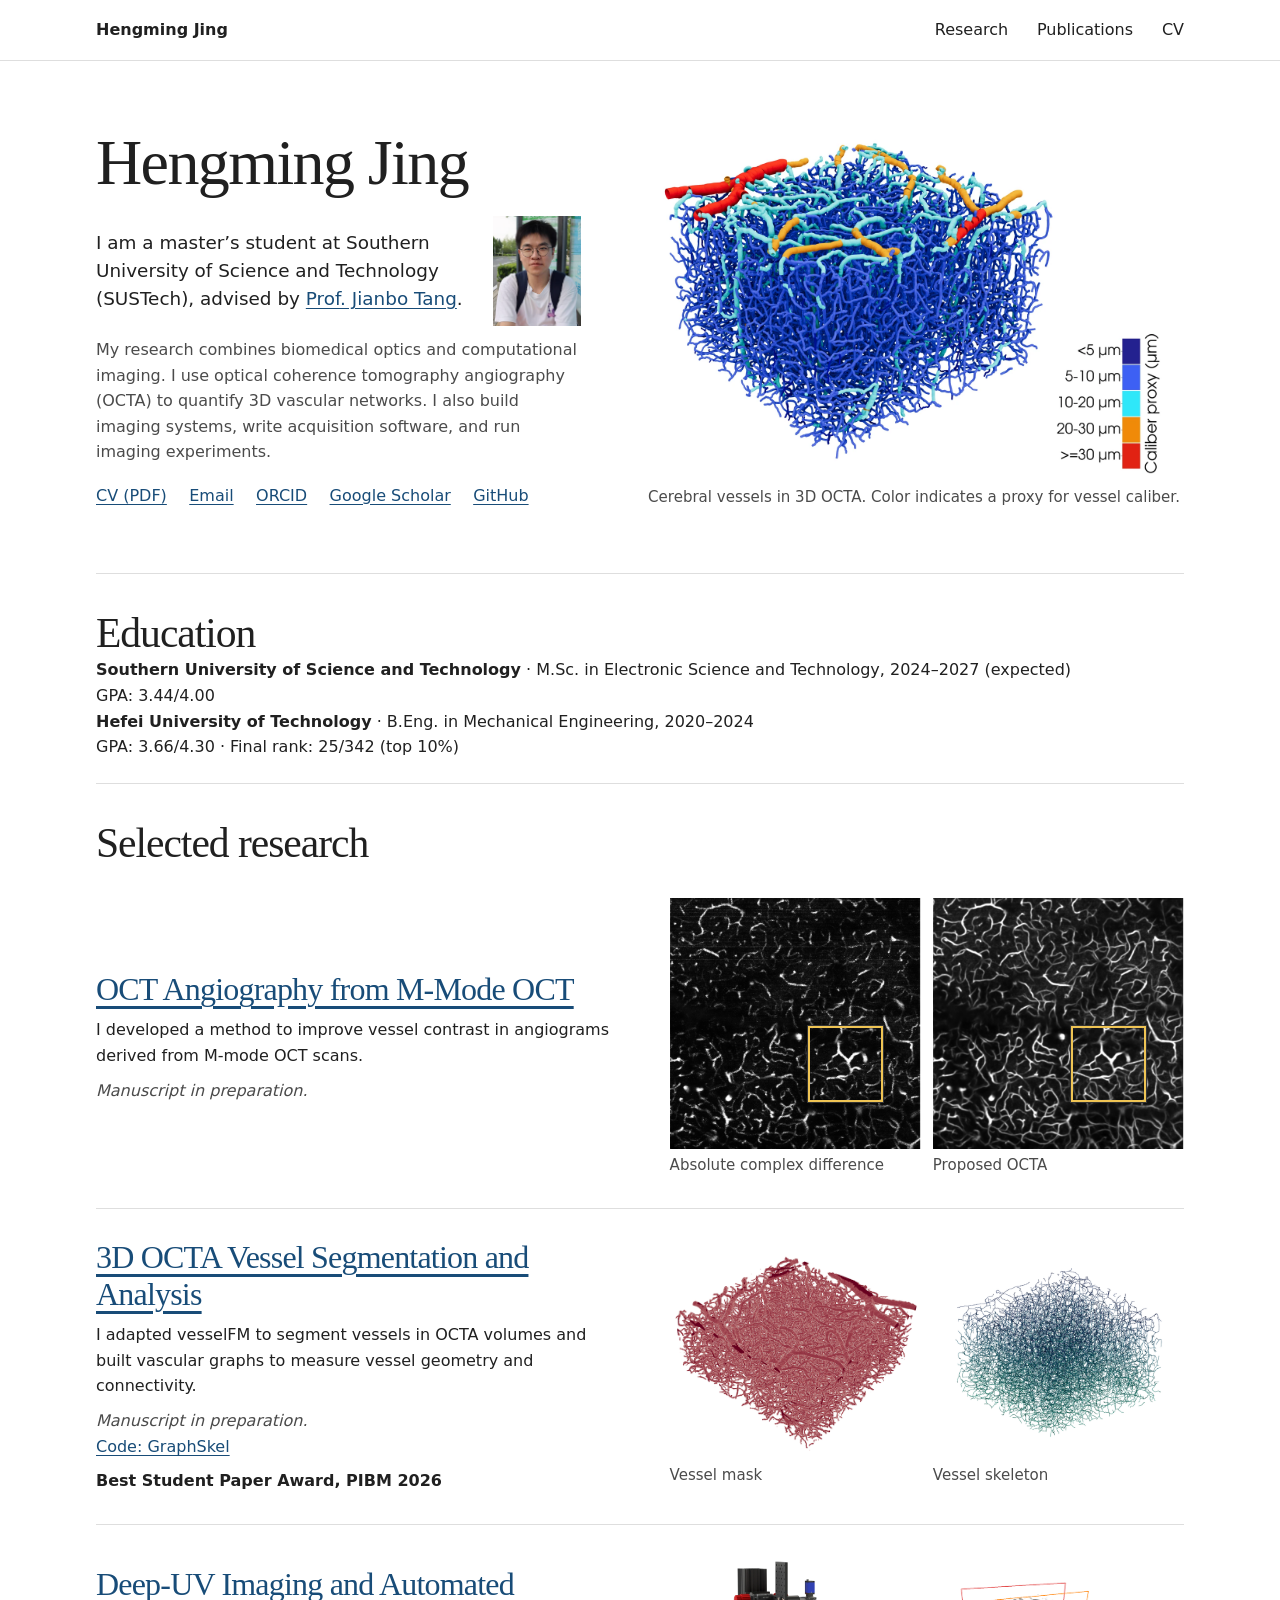
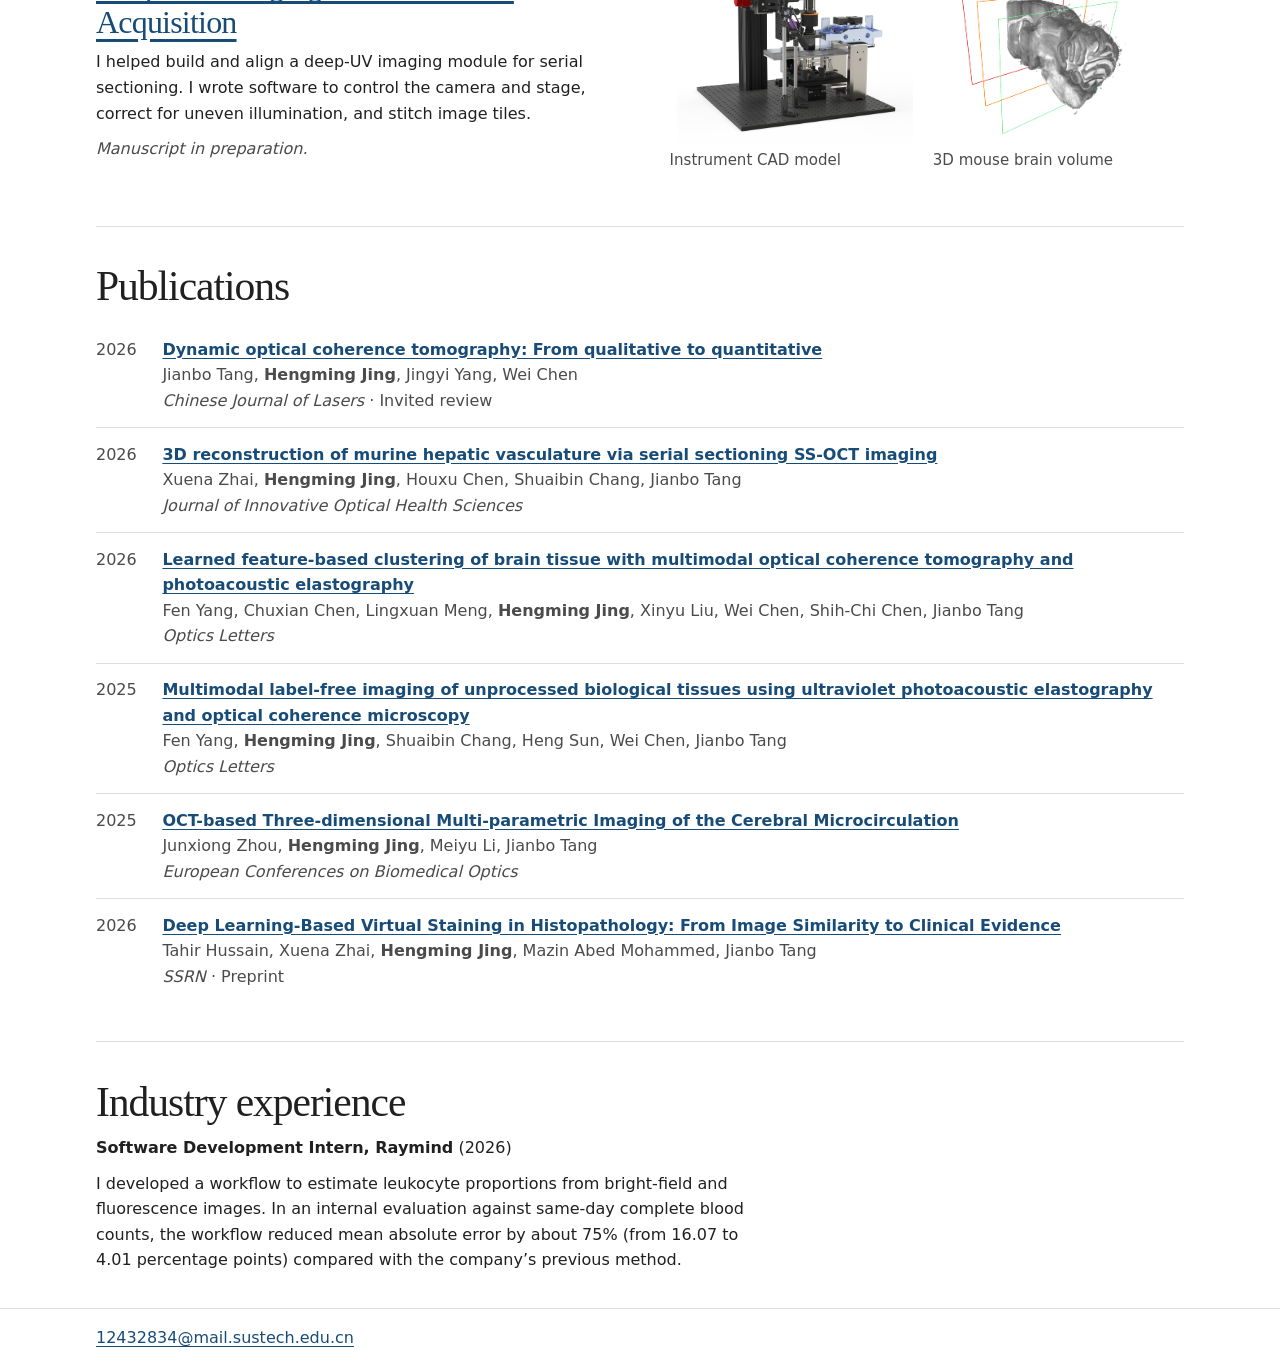
==== commit 73f74f44: "Update academic grades and CV from final transcripts" ====
--- a/index.html
+++ b/index.html
@@ -16,7 +16,7 @@
       <div class="nav-links">
         <a href="#research">Research</a>
         <a href="#publications">Publications</a>
-        <a href="assets/Hengming_Jing_CV.pdf">CV</a>
+        <a href="assets/Hengming_Jing_CV.pdf?v=20261115">CV</a>
       </div>
     </nav>
   </header>
@@ -31,7 +31,7 @@
         </div>
         <p class="bio">My research combines biomedical optics and computational imaging. I use optical coherence tomography angiography (OCTA) to quantify 3D vascular networks. I also build imaging systems, write acquisition software, and run imaging experiments.</p>
         <div class="actions">
-          <a href="assets/Hengming_Jing_CV.pdf">CV (PDF)</a>
+          <a href="assets/Hengming_Jing_CV.pdf?v=20261115">CV (PDF)</a>
           <a href="mailto:12432834@mail.sustech.edu.cn">Email</a>
           <a href="https://orcid.org/0009-0000-3349-6442" rel="me">ORCID</a>
           <a href="https://scholar.google.com/citations?user=UTD3N0gAAAAJ&amp;hl=en" rel="me">Google Scholar</a>
@@ -45,6 +45,12 @@
         </a>
         <figcaption>Cerebral vessels in 3D OCTA. Color indicates a proxy for vessel caliber.</figcaption>
       </figure>
+    </section>
+
+    <section id="education" class="section" aria-labelledby="education-title">
+      <h2 id="education-title">Education</h2>
+      <p><strong>Southern University of Science and Technology</strong> · M.Sc. in Electronic Science and Technology, 2024–2027 (expected)<br>GPA: 3.44/4.00</p>
+      <p><strong>Hefei University of Technology</strong> · B.Eng. in Mechanical Engineering, 2020–2024<br>GPA: 3.66/4.30 · Final rank: 25/342 (top 10%)</p>
     </section>
 
     <section id="research" class="section" aria-labelledby="research-title">
